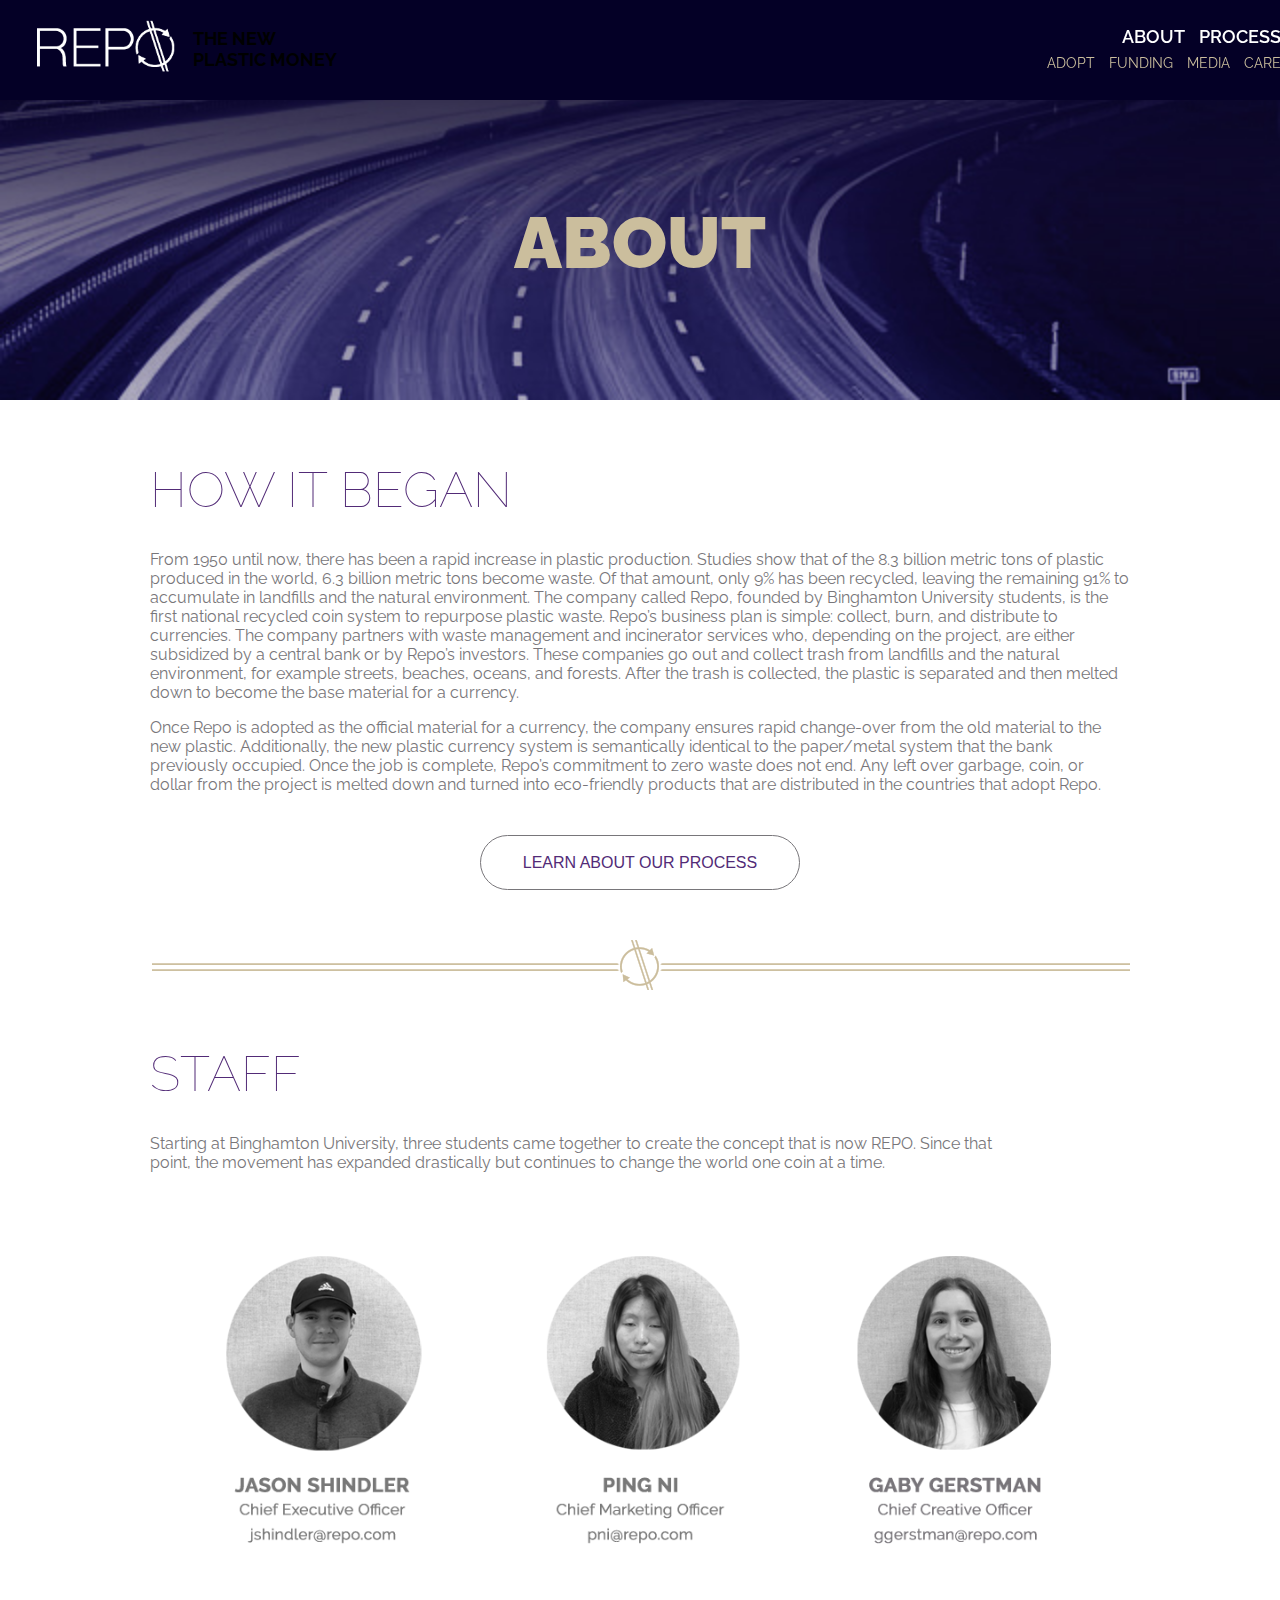
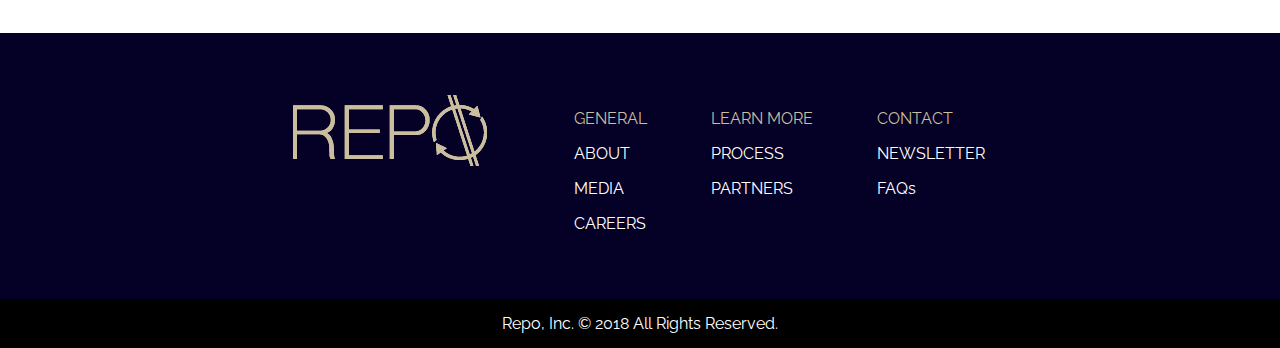
==== about.html @ f736747b "Add files via upload" ====
<!doctype html>
<html>
<head>
<meta charset="UTF-8">
	<title>ABOUT</title>
	<link href="https://fonts.googleapis.com/css?family=Raleway" rel="stylesheet">
	<link rel="stylesheet" href="css/about.css">
	<link rel="icon" href="images/repotab_ai/repo_tab.png">

</head>
<body>
	 <header>	
	 <div class="bg_color">
	<a href="index.html"><img src="images/logo-white.png" class="siteid"></a>
	<h3 class="tag">THE NEW <br>PLASTIC MONEY</h3>
	 <div class="menu">
	 <div class="menu_top">
		 <nav>
			<ul>
				<li><a href="about.html">ABOUT</a></li>
				<li><a href="process.html">PROCESS</a></li>
				<li><a href="partners.html">PARTNERS</a></li>
			 </ul>
		</nav>	
	</div>
	<div class="menu_bottom">
		<nav>
			<ul>
					<li><a href="adopt.html">ADOPT</a></li>
					<li><a href="funding.html">FUNDING</a></li>
					<li><a href="media.html">MEDIA</a></li>
					<li><a href="careers.html">CAREERS</a></li>
					<li><a href="contact.html">CONTACT</a></li>
			</ul>
		</nav>
	 </div>
	</div>
	 </div>
	<div id="center">
        <h1 id="big">ABOUT</h1>
        <h2></h2>
		</div>
    </header>
	
<main>
	<section class="maininfo">
	<div class="content-wrap-paragraph">
			<div class="col_left_long">


			<h1 id="began" class="purple"> HOW IT BEGAN </h1>
			<p> From 1950 until now, there has been a rapid increase in plastic production. Studies
show that of the 8.3 billion metric tons of plastic produced in the world, 6.3 billion
metric tons become waste. Of that amount, only 9% has been recycled, leaving the
remaining 91% to accumulate in landfills and the natural environment. The company
called Repo, founded by Binghamton University students, is the first national recycled
coin system to repurpose plastic waste. Repo’s business plan is simple: collect,
burn, and distribute to currencies. The company partners with waste management
and incinerator services who, depending on the project, are either subsidized by
a central bank or by Repo’s investors. These companies go out and collect trash
from landfills and the natural environment, for example streets, beaches, oceans, and
forests. After the trash is collected, the plastic is separated and then melted down to become the base material for a currency.</p>
<p>Once Repo is adopted as the official material for a currency, the company ensures
rapid change-over from the old material to the new plastic. Additionally, the new
plastic currency system is semantically identical to the paper/metal system that the
bank previously occupied. Once the job is complete, Repo’s commitment to zero
waste does not end. Any left over garbage, coin, or dollar from the project is melted
down and turned into eco-friendly products that are distributed in the countries that
adopt Repo. </p>
				<div class="topbutton">
		<button class="button"><a href="process.html">LEARN ABOUT OUR PROCESS</a> </button>
				</div>
				</div>
		</div>
				
			<div class="col_left_long">

<div class="content-wrap-paragraph">
				<img class="sectionimage" src="images/banner.png">

			<h1 id="workwithus" class="purple"> STAFF </h1>
			<p class="text"> Starting at Binghamton University, three students came together to create the concept that is now REPO.  Since that point, the movement has expanded drastically but continues to change the world one coin at a time. </p></div>
				<img class="center" id="headshots" src="images/Headshots.png">
		</div>
	</section>
</main>
	
<footer> 
	<div class="allfooter">
			<img class="logo_footer" src="images/logo_footer.png">
	<div class="inline">
		<p class="gold_footer">GENERAL</p>
		<p class="white_footer"><a href="about.html">ABOUT</a></p>
		<p class="white_footer"><a href="media.html">MEDIA</a></p>
		<p class="white_footer"><a href="careers.html">CAREERS</a></p>
		</div>
	
		<div class="inline">
			<p class="gold_footer">LEARN MORE</p>
		<p class="white_footer"><a href="process.html">PROCESS</a></p>
		<p class="white_footer"><a href="partners.html">PARTNERS</a></p>
		</div>
	
			<div class="inline">
			<p class="gold_footer">CONTACT </p>
		<p class="white_footer"><a href="contact.html">NEWSLETTER</a></p>
		<p class="white_footer"><a href="contact.html">FAQs</a></p>
		</div>
	</div>
	
	<p class="copyright white_footer"> Repo, Inc. &copy; 2018 All Rights Reserved. </p>
	</footer>
</body>
</html>
---- css/about.css ----
@charset "UTF-8";
/* CSS Document */

@font-face{
	font-family: 'Raleway', sans-serif;
}


body {
	margin: auto;
	padding: 0;
	font: 100%;
	font-family: Raleway;
	min-width: 1200px;
}

html {
  box-sizing: border-box;
}
*, *:before, *:after {
  box-sizing: inherit;
}

/*HEADER
-------------------*/

header {
	background-image: url(../images/splash_about.jpg);
	background-repeat: no-repeat;
	background-attachment: inherit;
	background-size: cover;
	height: 400px;
}
#center {
	text-align: center;
	margin: 0 auto;
	padding-top: 200px;
	color:#cbbe9d;
}

#big{
	font-size: 72px;
	font-weight: 900;
}

h1 {
	font-size: 50px;
	padding: 0;
	margin: 0;
}

h2 {
	margin-top: 20px;
	padding: 0;

}

#headshots {
	padding-top: 30px;
	
}


/*NAVIGATION
-------------------*/

.bg_color {
	background-color: rgba(4,0,38,1.00);
	position: fixed;
	width: 100%;
	height: 100px;

}

nav {
	width: 100%;
}

nav ul {
	list-style: none;
	display: flex;
	width: 100%;
}

ul {
}

nav ul li {
	padding: 0 7px;
	margin: 0;
}

nav ul a {
	text-decoration: none;
	font-size: 1.4 em;
	color: #cbbe9d;
}

nav ul a:hover {
	color: white;

}

.menu {
	position: fixed;
	margin: 0 auto;
	height: 86px;
}

.menu_top a {
	color: white;
	
}

.menu_top a:hover{
	color: #cbbe9d;
}

.menu_top {
	color: white;
	margin-top: -80px;
	margin-left: 1075px;
	font-size: 18px;
	font-weight: 600;
}

.menu_bottom {
	margin-top: -10px;
	margin-left: 1000px;
	font-size: 14px;
	font-weight: 100px;
	color: white;
}

.siteid {
	float: left;
	width: 175px;
	padding-left: 37px;
	padding-top: 20px;
}

.tag {
	margin-left: 193px;
	margin-top: 28px;
	font-size: 18px;
}




/*MAIN INFORMATION
------------------*/

.maininfo {
	background-color: white;
	overflow: auto;
	padding: 60px;
}

.text{
	margin-right: 100px;
}


.content-wrap-paragraph {
	max-width: 980px;
	margin: 0 auto;
}

.col_left {
	width: 980px;
	float: clear;

}

.sectionimage {
	padding-top: 50px;
	padding-bottom: 50px;
}

.home_image {
	width: 30%;
	float: right;
}


p + h1 {
	margin-top: 50px;
}

.purple {
	color: #522b77;
	font-weight: 30;
	padding-bottom: 15px;
}

#began{
}

/* button*/


.button {
	background-color: white;
	width: 320px;
	height: 55px;
	border: 1px solid #78767a;
	border-radius: 50px;
	padding: 15px;
	font-size: 16px;
	text-align: center;
	margin-top: 15px;
	display: block;
	margin: 0 auto;
}

.topbutton{
	padding-top: 25px;
}
.button:hover {
	border: 1 solid #78767a;
	font-weight:600;
	background-color: #DFDFDF;
}

button a{
	text-decoration: none;
	color: #522b77
}
p {
	color: #78767a;
}

.center{
	display: block;
	margin-left: auto;
	margin-right: auto;
	width: 75%;
}

/*FOOTER
------------------*/

footer {
	padding: 60px 0;
	background-color: rgba(4,0,38,1.00);
	color: white;
	width: 100%;


}

footer ul a {
	text-decoration: none;
	font-size: 1.4 em;
	color: #cbbe9d;
}

footer ul a:hover {
	color: white;

}

.content-wrap-footer {
	margin: 0px 600px;
	width: 601px;
}
.inline{
	display: inline-block;
	vertical-align: top;
	padding: 0 30px;
}
.inline p:first-of-type{
	margin-bottom: 0px;
}

.copyright {
	width: 100%;
	text-align: center;
	position:absolute;
	margin-top: 50px;
	background-color: black;
	padding:15px 0px;
	
	
}
.gold_footer {
	color: #cbbe9d;
	font-weight: 700px;
}
.white_footer {
	color: white;
}

.white_footer a {
	text-decoration: none;
	color: white;
}

.allfooter {
	width: 760px;
	margin: auto;
	display: block;
}

.logo_footer {
	padding-right: 50px;
	padding-left: 30px;
}
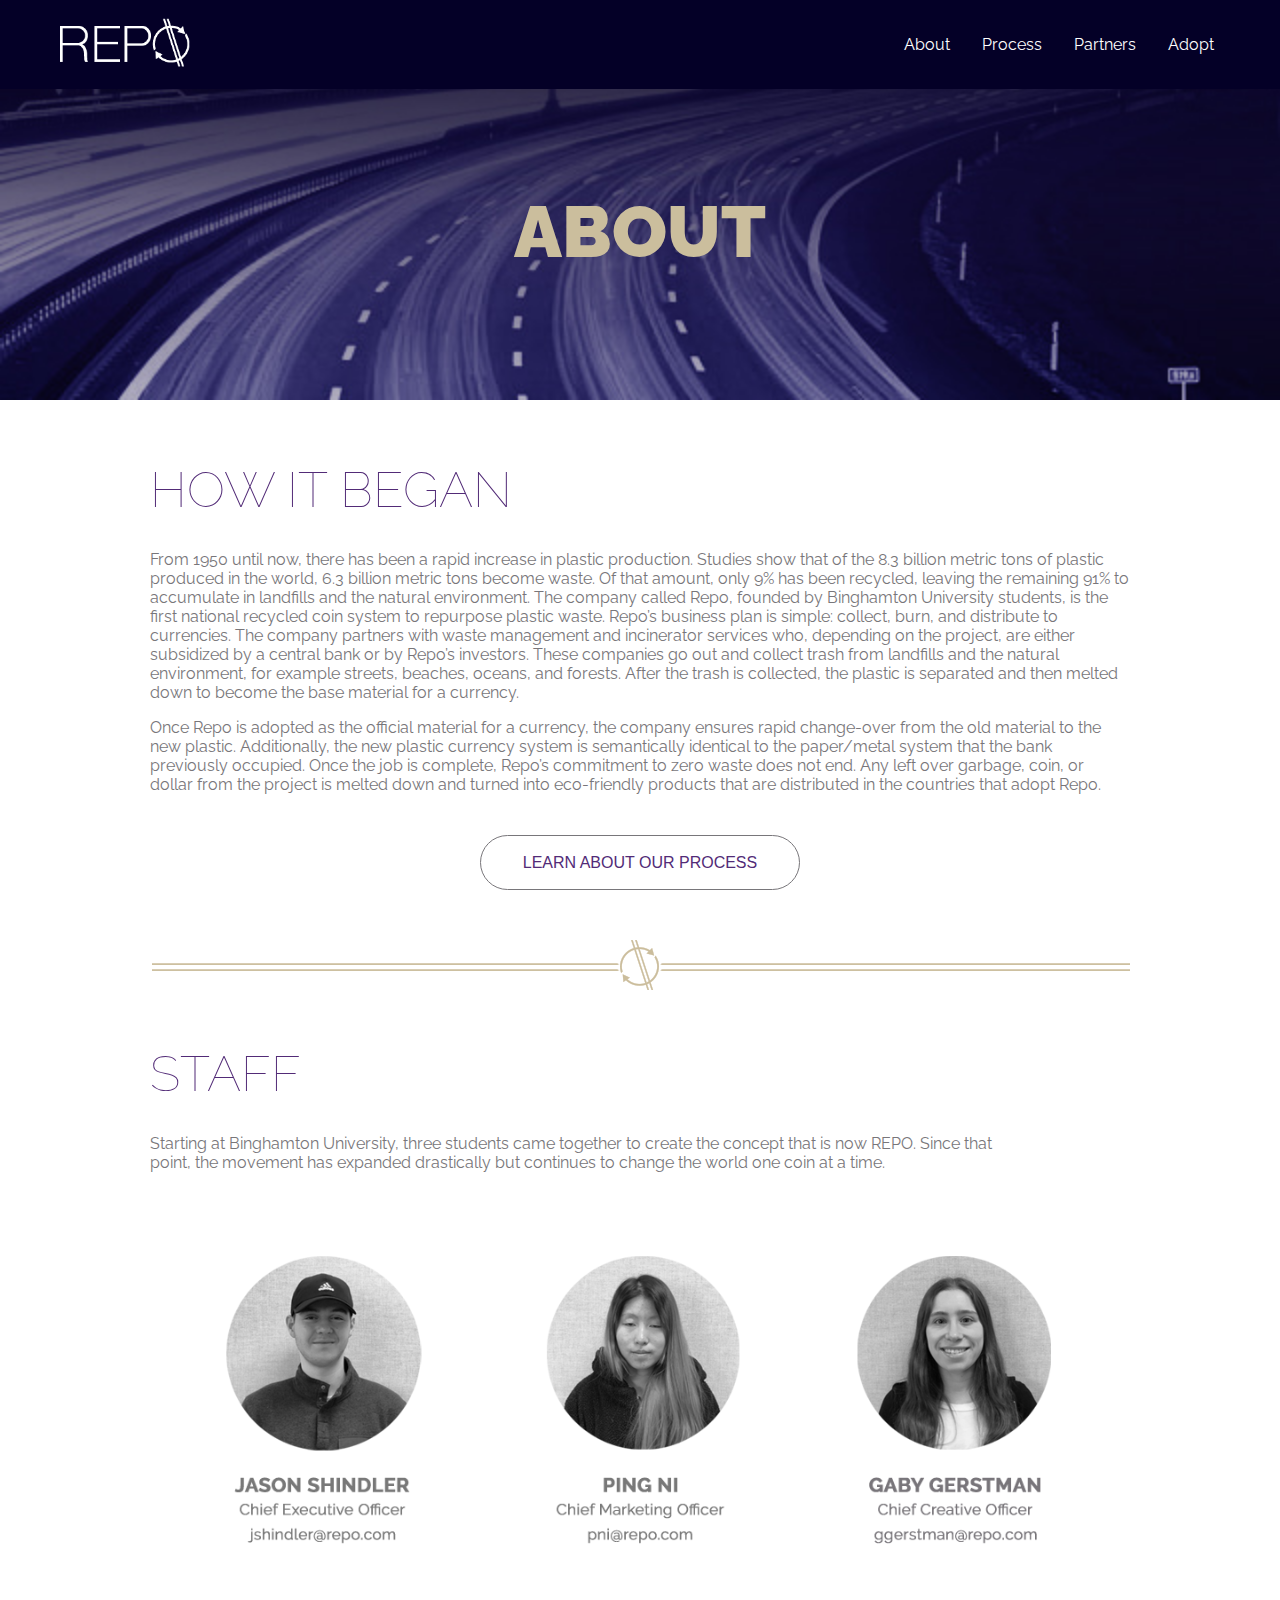
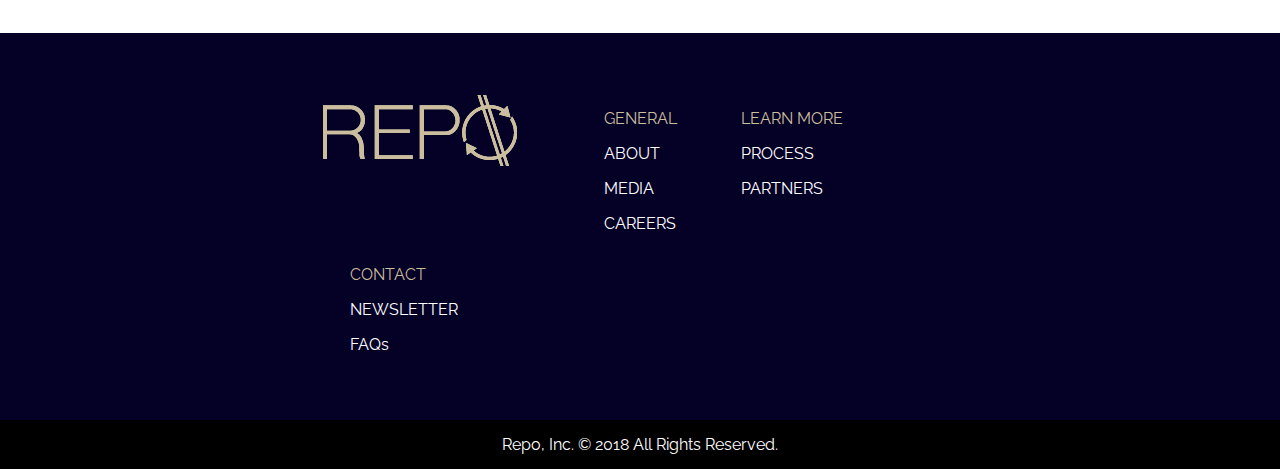
==== commit 0034d7e3: "Add files via upload" ====
--- a/about.html
+++ b/about.html
@@ -9,39 +9,28 @@
 
 </head>
 <body>
-	 <header>	
-	 <div class="bg_color">
-	<a href="index.html"><img src="images/logo-white.png" class="siteid"></a>
-	<h3 class="tag">THE NEW <br>PLASTIC MONEY</h3>
-	 <div class="menu">
-	 <div class="menu_top">
+	 <header>
 		 <nav>
-			<ul>
-				<li><a href="about.html">ABOUT</a></li>
-				<li><a href="process.html">PROCESS</a></li>
-				<li><a href="partners.html">PARTNERS</a></li>
-			 </ul>
-		</nav>	
-	</div>
-	<div class="menu_bottom">
-		<nav>
-			<ul>
-					<li><a href="adopt.html">ADOPT</a></li>
-					<li><a href="funding.html">FUNDING</a></li>
-					<li><a href="media.html">MEDIA</a></li>
-					<li><a href="careers.html">CAREERS</a></li>
-					<li><a href="contact.html">CONTACT</a></li>
-			</ul>
-		</nav>
-	 </div>
-	</div>
-	 </div>
+			 <div>
+	<a href="index.html"><img src="images/logo-white.png" id="siteID"></a>
+</div>
+
+<ul>
+	<li><a href="about.html">About</a></li>
+	<li><a href="process.html">Process</a></li>
+	<li><a href="partners.html">Partners</a></li>
+	<li><a href="adopt.html">Adopt</a></li>
+
+
+</ul>
+</nav>
+
 	<div id="center">
         <h1 id="big">ABOUT</h1>
         <h2></h2>
 		</div>
     </header>
-	
+
 <main>
 	<section class="maininfo">
 	<div class="content-wrap-paragraph">
@@ -72,7 +61,7 @@
 				</div>
 				</div>
 		</div>
-				
+
 			<div class="col_left_long">
 
 <div class="content-wrap-paragraph">
@@ -84,8 +73,8 @@
 		</div>
 	</section>
 </main>
-	
-<footer> 
+
+<footer>
 	<div class="allfooter">
 			<img class="logo_footer" src="images/logo_footer.png">
 	<div class="inline">
@@ -94,20 +83,20 @@
 		<p class="white_footer"><a href="media.html">MEDIA</a></p>
 		<p class="white_footer"><a href="careers.html">CAREERS</a></p>
 		</div>
-	
+
 		<div class="inline">
 			<p class="gold_footer">LEARN MORE</p>
 		<p class="white_footer"><a href="process.html">PROCESS</a></p>
 		<p class="white_footer"><a href="partners.html">PARTNERS</a></p>
 		</div>
-	
+
 			<div class="inline">
 			<p class="gold_footer">CONTACT </p>
 		<p class="white_footer"><a href="contact.html">NEWSLETTER</a></p>
 		<p class="white_footer"><a href="contact.html">FAQs</a></p>
 		</div>
 	</div>
-	
+
 	<p class="copyright white_footer"> Repo, Inc. &copy; 2018 All Rights Reserved. </p>
 	</footer>
 </body>
--- a/css/about.css
+++ b/css/about.css
@@ -11,7 +11,6 @@
 	padding: 0;
 	font: 100%;
 	font-family: Raleway;
-	min-width: 1200px;
 }
 
 html {
@@ -34,7 +33,7 @@
 #center {
 	text-align: center;
 	margin: 0 auto;
-	padding-top: 200px;
+	padding-top: 100px;
 	color:#cbbe9d;
 }
 
@@ -57,92 +56,73 @@
 
 #headshots {
 	padding-top: 30px;
-	
-}
-
+
+}
 
 /*NAVIGATION
 -------------------*/
 
-.bg_color {
-	background-color: rgba(4,0,38,1.00);
-	position: fixed;
-	width: 100%;
-	height: 100px;
-
+#siteID{
+	margin-left:60px;
+	width:50%;
+}
+
+header{
+	background-color:#040027;
+	margin:0;
 }
 
 nav {
-	width: 100%;
-}
+	display:flex;
+	justify-content: space-between;
+	background-color:#040027;
+	align-items:center;
+}
+
+nav div:first-child {
+	background:#040027;
+}
+
+
+nav div:first-child img{
+	width:150px;
+	padding:0;
+	}
+
+nav div:first-child h1 {
+padding:0;
+margin-left:90px;
+text-align:left;
+}
+
+
 
 nav ul {
 	list-style: none;
-	display: flex;
-	width: 100%;
-}
-
-ul {
-}
-
-nav ul li {
-	padding: 0 7px;
-	margin: 0;
-}
-
-nav ul a {
-	text-decoration: none;
-	font-size: 1.4 em;
-	color: #cbbe9d;
-}
-
-nav ul a:hover {
-	color: white;
-
-}
-
-.menu {
-	position: fixed;
-	margin: 0 auto;
-	height: 86px;
-}
-
-.menu_top a {
-	color: white;
-	
-}
-
-.menu_top a:hover{
-	color: #cbbe9d;
-}
-
-.menu_top {
-	color: white;
-	margin-top: -80px;
-	margin-left: 1075px;
-	font-size: 18px;
-	font-weight: 600;
-}
-
-.menu_bottom {
-	margin-top: -10px;
-	margin-left: 1000px;
-	font-size: 14px;
-	font-weight: 100px;
-	color: white;
-}
-
-.siteid {
-	float: left;
-	width: 175px;
-	padding-left: 37px;
-	padding-top: 20px;
-}
-
-.tag {
-	margin-left: 193px;
-	margin-top: 28px;
-	font-size: 18px;
+	padding:0;
+	background-color: #040027;
+	display:flex;
+	align-items:center;
+	flex-wrap: wrap;
+	margin-right:50px;
+
+}
+
+	nav ul li{
+		border-bottom:none;
+		flex: 1 0 auto;
+	}
+
+nav ul li a {
+	color:white;
+	text-decoration: none;
+	display:inline-block;
+	padding:1.2rem 1rem;
+	margin-left:0;
+}
+
+nav ul li a:hover {
+	color:#cbbe9d;
 }
 
 
@@ -238,72 +218,72 @@
 	width: 75%;
 }
 
+
 /*FOOTER
 ------------------*/
+
+.allfooter{
+	width:50%;
+	margin:auto;
+}
+
 
 footer {
 	padding: 60px 0;
 	background-color: rgba(4,0,38,1.00);
 	color: white;
-	width: 100%;
-
-
-}
+	min-width: 100%;
+}
+
 
 footer ul a {
 	text-decoration: none;
 	font-size: 1.4 em;
 	color: #cbbe9d;
+
 }
 
 footer ul a:hover {
 	color: white;
-
 }
 
 .content-wrap-footer {
 	margin: 0px 600px;
 	width: 601px;
 }
+
 .inline{
 	display: inline-block;
 	vertical-align: top;
 	padding: 0 30px;
 }
+
 .inline p:first-of-type{
 	margin-bottom: 0px;
 }
 
+.gold_footer {
+	color: #cbbe9d;
+	font-weight: 700px;
+}
+.white_footer {
+	color: white;
+}
+
+.white_footer a {
+	text-decoration: none;
+	color: white;
+}
+
+.logo_footer {
+	padding-right: 50px;
+}
+
 .copyright {
-	width: 100%;
+	width:100%;
 	text-align: center;
 	position:absolute;
 	margin-top: 50px;
 	background-color: black;
 	padding:15px 0px;
-	
-	
-}
-.gold_footer {
-	color: #cbbe9d;
-	font-weight: 700px;
-}
-.white_footer {
-	color: white;
-}
-
-.white_footer a {
-	text-decoration: none;
-	color: white;
-}
-
-.allfooter {
-	width: 760px;
-	margin: auto;
-	display: block;
-}
-
-.logo_footer {
-	padding-right: 50px;
-	padding-left: 30px;
-}+}
